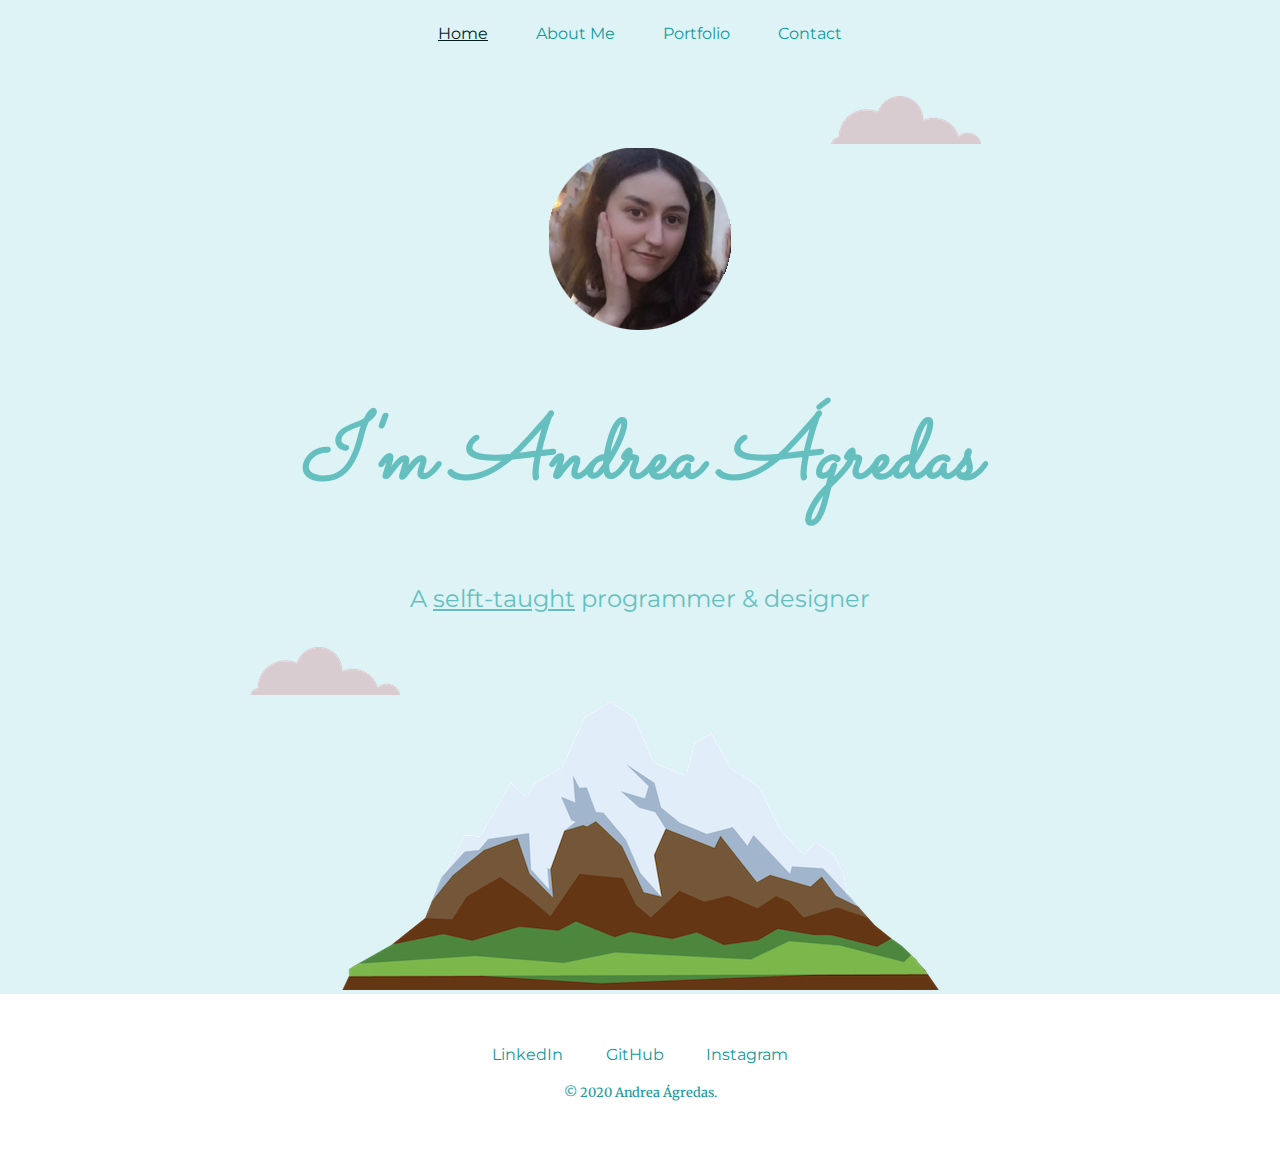
==== index.html @ 3756467f "Changing and modifying folders and links." ====
<!DOCTYPE html>
<html lang="en">
<head>
  <meta charset="UTF-8">
  <meta name="viewport" content="width=device-width, initial-scale=1.0">
  <title>Andrea Ágredas</title>
  <link rel="stylesheet" href="/css/styleHome.css">
  <link rel="shortcut icon" href="/img/favicon.ico">
  <link href="https://fonts.googleapis.com/css2?family=Merriweather&family=Montserrat&family=Sacramento&display=swap" rel="stylesheet">
  
</head>
<body>

  <div id="header">
    <div class="header2">
      <div class="menu home"><span class="selft">Home</span></div>
      <a class="menu aboutme" href="/html/aboutme.html">About Me</a>
      <a class="menu portfolio" href="/html/portfolio.html">Portfolio</a>
      <a class="menu contact" href="/html/contact.html">Contact</a>
    </div>
  </div>

  <div id="middle">
    <img src="/img/profile_picture.png" alt="profile-picture">
    <img class="top-cloud" src="/img/cloud.png" alt="cloud-img">
    <h1><em>I'm Andrea Ágredas</em></h1>
    <h2>A <span class="selft">selft-taught</span> programmer & designer</h2>
    <img class="bottom-cloud" src="/img/cloud.png" alt="cloud-img">
    <img src="/img/mountain.png" alt="mountain-img">
  </div>


  <div id="footer">
    <a class="footer-link" href="https://www.linkedin.com/in/andrea-%C3%A1gredas-marco-3aa58b1aa/" target="_blank">LinkedIn</a>
    <a class="footer-link" href="https://github.com/Agredas" target="_blank">GitHub</a>
    <a class="footer-link" href="https://www.instagram.com/_.suzu_tvar._/?hl=es" target="_blank">Instagram</a>
    <p class="copyright" >© 2020 Andrea Ágredas.</p>
  </div>

</body>
</html>
---- css/styleHome.css ----
body{
  margin: 0;
  text-align: center;
  font-family: 'Merriweather', serif;
}

#header{
  display: flex;
  flex-direction: row;
  height: 3em;
  width: auto;
  background-color: #ddf3f5;
  justify-content: center;
}

.header2{
  display: flex;
  flex-direction: row;
  justify-content: space-around;
  height: 3em;
  width: auto;
}

.menu{
  margin: 1.5em;
  color: #11999E;
  font-family: 'Montserrat', sans-serif;
  cursor: pointer;
}

.home{
  color: #031e1f;
  cursor: default;
}

.selft{
  text-decoration: underline;
}

.menu:hover {
  color: #031e1f;
}

#middle{
  background-color: #ddf3f5;
  position: relative;
  padding-top: 6.25em;
}


h1{
  font-family: 'Sacramento', cursive;
  font-size: 5.6em;
  color: #66BFBf;
}

h2{
  font-family: 'Montserrat', sans-serif;
  color: #66BFBf;
  font-weight: normal;
}



.top-cloud{
  position: absolute;
  right: 18.7em;
  top: 3em;
}

.bottom-cloud{
  position: absolute;
  left: 15.6em;
  bottom: 18.7em;
}

#footer{
  padding: 3.1em 0 3.1em 0;
}

a{
  color: #11999E;
  font-family: 'Montserrat', sans-serif;
  margin: 0.6em 1.2em;
  text-decoration: none;
}

a:hover {
  color: #031e1f;
}

.copyright{
  color: #11999E;
  font-size: 0.8em;
  padding: 0.6em 0;
}
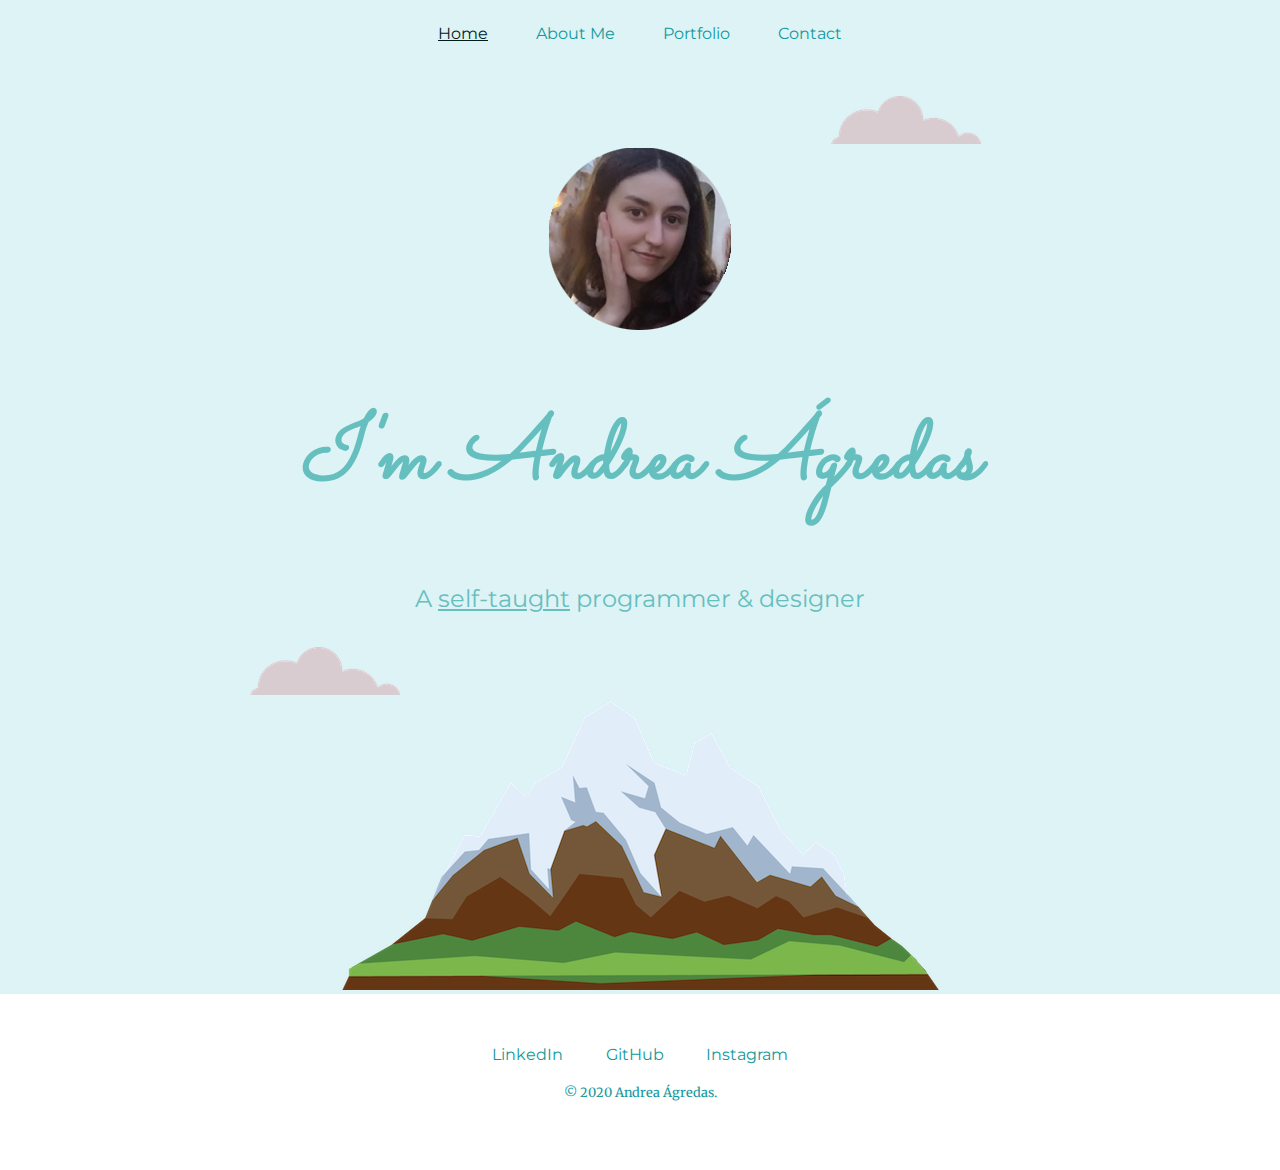
==== commit 19b0e66c: "Little changes in class." ====
--- a/index.html
+++ b/index.html
@@ -4,8 +4,8 @@
   <meta charset="UTF-8">
   <meta name="viewport" content="width=device-width, initial-scale=1.0">
   <title>Andrea Ágredas</title>
-  <link rel="stylesheet" href="/css/styleHome.css">
-  <link rel="shortcut icon" href="/img/favicon.ico">
+  <link rel="stylesheet" href="css/styleHome.css">
+  <link rel="shortcut icon" href="img/favicon.ico">
   <link href="https://fonts.googleapis.com/css2?family=Merriweather&family=Montserrat&family=Sacramento&display=swap" rel="stylesheet">
   
 </head>
@@ -13,20 +13,20 @@
 
   <div id="header">
     <div class="header2">
-      <div class="menu home"><span class="selft">Home</span></div>
-      <a class="menu aboutme" href="/html/aboutme.html">About Me</a>
-      <a class="menu portfolio" href="/html/portfolio.html">Portfolio</a>
-      <a class="menu contact" href="/html/contact.html">Contact</a>
+      <div class="menu home"><span class="self">Home</span></div>
+      <a class="menu aboutme" href="html/aboutme.html">About Me</a>
+      <a class="menu portfolio" href="html/portfolio.html">Portfolio</a>
+      <a class="menu contact" href="html/contact.html">Contact</a>
     </div>
   </div>
 
   <div id="middle">
-    <img src="/img/profile_picture.png" alt="profile-picture">
-    <img class="top-cloud" src="/img/cloud.png" alt="cloud-img">
+    <img src="img/profile_picture.png" alt="profile-picture">
+    <img class="top-cloud" src="img/cloud.png" alt="cloud-img">
     <h1><em>I'm Andrea Ágredas</em></h1>
-    <h2>A <span class="selft">selft-taught</span> programmer & designer</h2>
-    <img class="bottom-cloud" src="/img/cloud.png" alt="cloud-img">
-    <img src="/img/mountain.png" alt="mountain-img">
+    <h2>A <span class="self">self-taught</span> programmer & designer</h2>
+    <img class="bottom-cloud" src="img/cloud.png" alt="cloud-img">
+    <img src="img/mountain.png" alt="mountain-img">
   </div>
 
 
--- a/css/styleHome.css
+++ b/css/styleHome.css
@@ -33,7 +33,7 @@
   cursor: default;
 }
 
-.selft{
+.self{
   text-decoration: underline;
 }
 
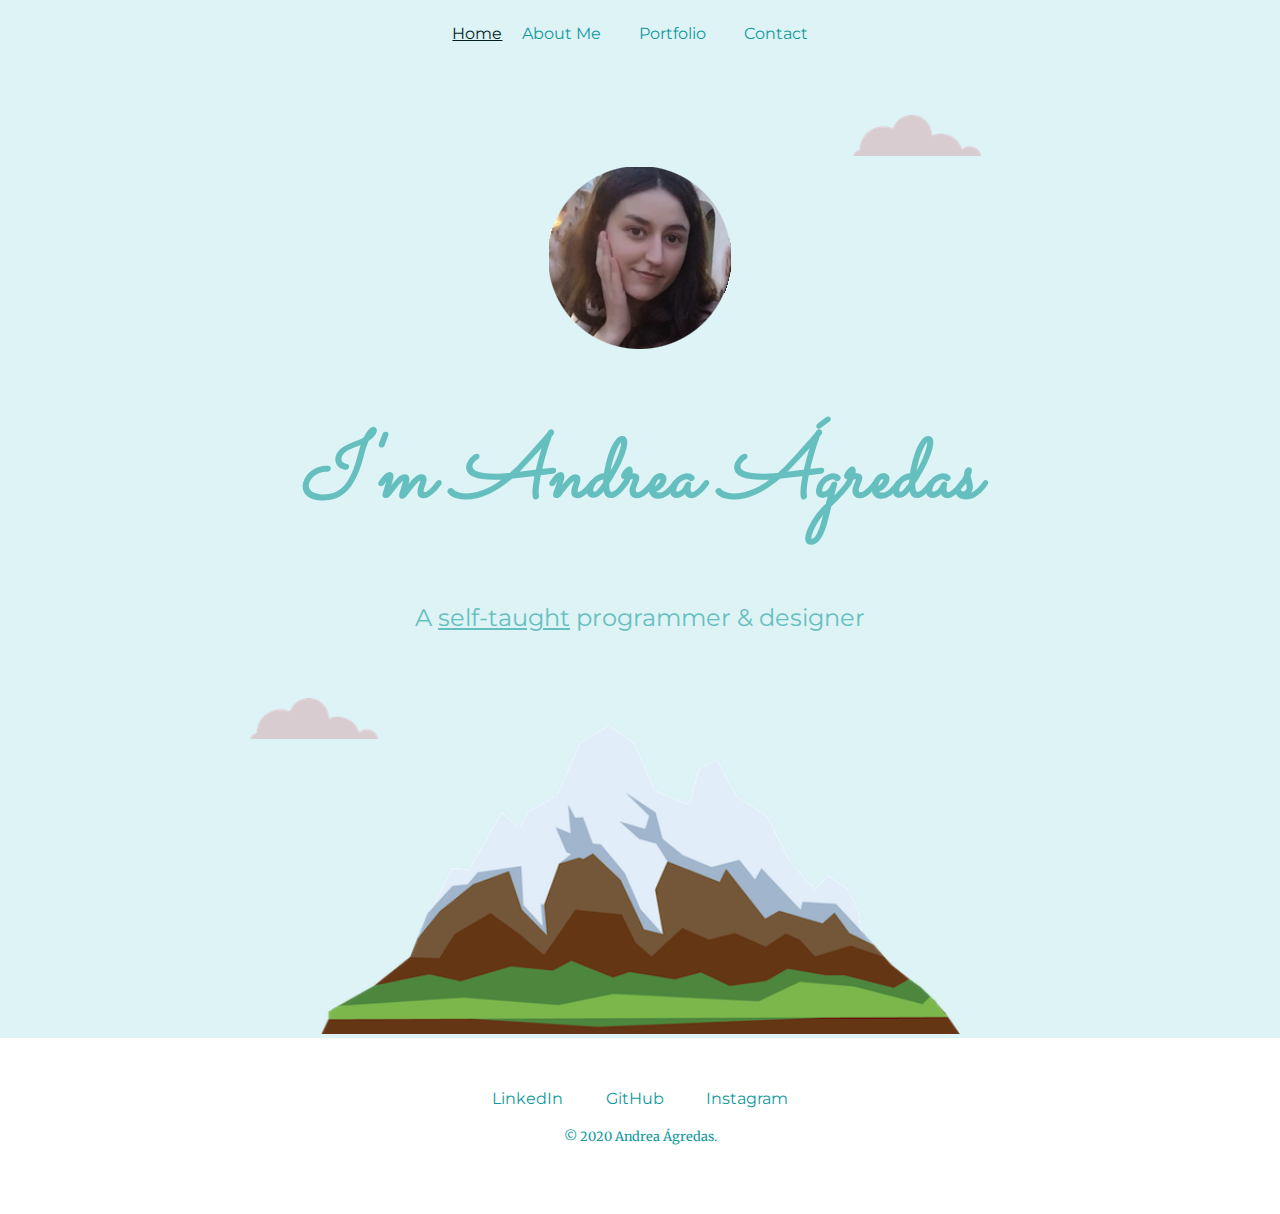
==== commit 0e0b29df: "Structure of all pages completed." ====
--- a/index.html
+++ b/index.html
@@ -26,7 +26,7 @@
     <h1><em>I'm Andrea Ágredas</em></h1>
     <h2>A <span class="self">self-taught</span> programmer & designer</h2>
     <img class="bottom-cloud" src="img/cloud.png" alt="cloud-img">
-    <img src="img/mountain.png" alt="mountain-img">
+    <img class="mountain" src="img/mountain.png" alt="mountain-img">
   </div>
 
 
--- a/css/styleHome.css
+++ b/css/styleHome.css
@@ -1,5 +1,6 @@
 body{
   margin: 0;
+  width: auto;
   text-align: center;
   font-family: 'Merriweather', serif;
 }
@@ -7,7 +8,7 @@
 #header{
   display: flex;
   flex-direction: row;
-  height: 3em;
+  height: 4.2em;
   width: auto;
   background-color: #ddf3f5;
   justify-content: center;
@@ -16,13 +17,12 @@
 .header2{
   display: flex;
   flex-direction: row;
-  justify-content: space-around;
   height: 3em;
   width: auto;
 }
 
 .menu{
-  margin: 1.5em;
+  margin-top: 1.5em;
   color: #11999E;
   font-family: 'Montserrat', sans-serif;
   cursor: pointer;
@@ -42,6 +42,8 @@
 }
 
 #middle{
+  justify-content: center;
+  width: auto;
   background-color: #ddf3f5;
   position: relative;
   padding-top: 6.25em;
@@ -49,12 +51,14 @@
 
 
 h1{
+  width: auto;
   font-family: 'Sacramento', cursive;
   font-size: 5.6em;
   color: #66BFBf;
 }
 
 h2{
+  width: auto;
   font-family: 'Montserrat', sans-serif;
   color: #66BFBf;
   font-weight: normal;
@@ -66,15 +70,23 @@
   position: absolute;
   right: 18.7em;
   top: 3em;
+  width: 10%;
 }
 
 .bottom-cloud{
   position: absolute;
   left: 15.6em;
   bottom: 18.7em;
+  width: 10%;
+}
+
+.mountain{
+  width: 50%;
 }
 
 #footer{
+  justify-content: center;
+  width: auto;
   padding: 3.1em 0 3.1em 0;
 }
 
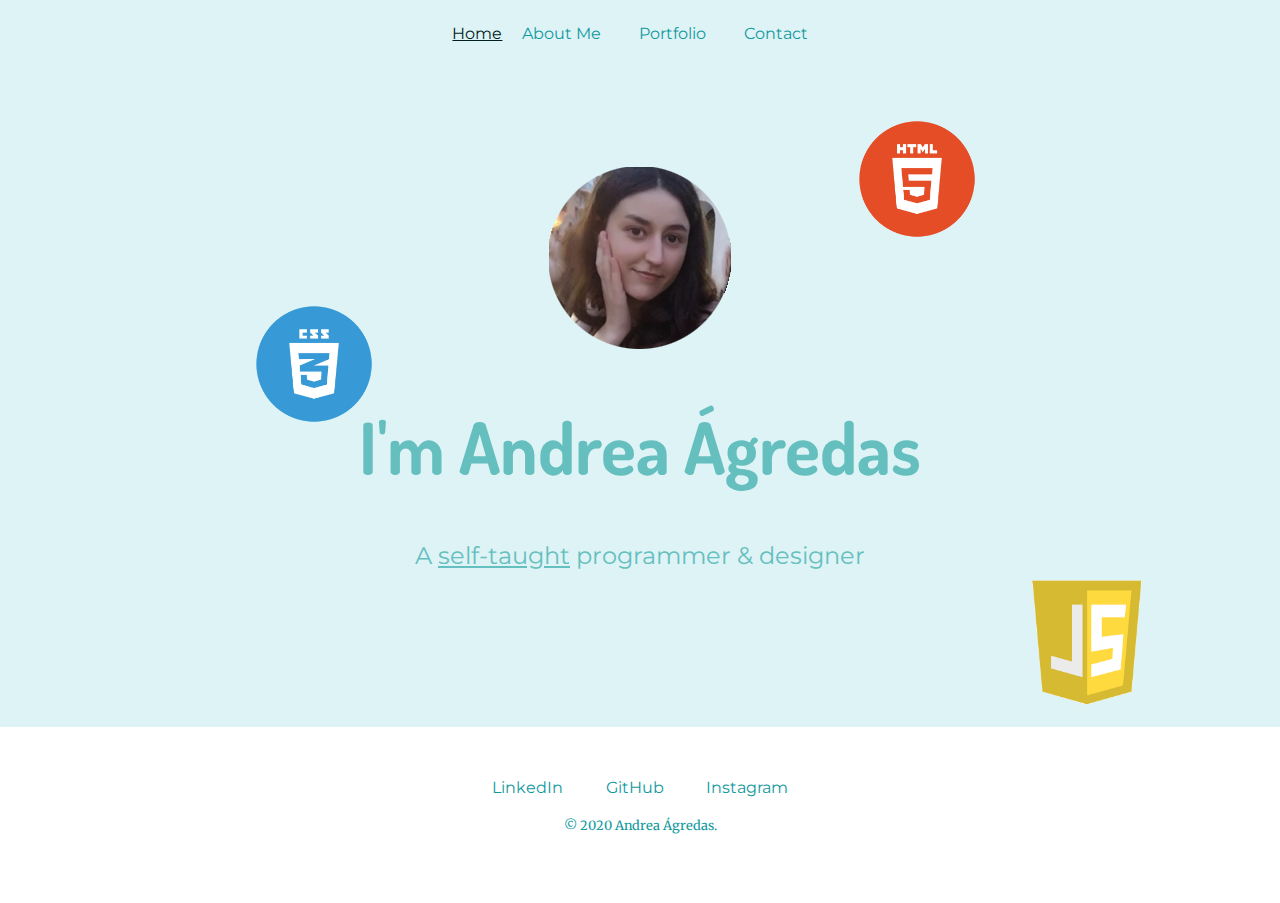
==== commit c1e6310f: "Web Page completed." ====
--- a/index.html
+++ b/index.html
@@ -7,6 +7,8 @@
   <link rel="stylesheet" href="css/styleHome.css">
   <link rel="shortcut icon" href="img/favicon.ico">
   <link href="https://fonts.googleapis.com/css2?family=Merriweather&family=Montserrat&family=Sacramento&display=swap" rel="stylesheet">
+  <link href="https://fonts.googleapis.com/css2?family=Dosis&display=swap" rel="stylesheet">
+
   
 </head>
 <body>
@@ -22,11 +24,11 @@
 
   <div id="middle">
     <img src="img/profile_picture.png" alt="profile-picture">
-    <img class="top-cloud" src="img/cloud.png" alt="cloud-img">
-    <h1><em>I'm Andrea Ágredas</em></h1>
+    <img class="logo-html" src="img/logo-html.png" alt="logo-html">
+    <h1>I'm Andrea Ágredas</h1>
     <h2>A <span class="self">self-taught</span> programmer & designer</h2>
-    <img class="bottom-cloud" src="img/cloud.png" alt="cloud-img">
-    <img class="mountain" src="img/mountain.png" alt="mountain-img">
+    <img class="logo-css" src="img/logo-css.png" alt="cloud-img">
+    <img class="logo-js" src="img/logo-JS.png" alt="logo-js">
   </div>
 
 
--- a/css/styleHome.css
+++ b/css/styleHome.css
@@ -19,6 +19,7 @@
   flex-direction: row;
   height: 3em;
   width: auto;
+  justify-content: space-around;
 }
 
 .menu{
@@ -47,13 +48,14 @@
   background-color: #ddf3f5;
   position: relative;
   padding-top: 6.25em;
+  height: 35em;
 }
 
 
 h1{
   width: auto;
-  font-family: 'Sacramento', cursive;
-  font-size: 5.6em;
+  font-family: 'Dosis', sans-serif;
+  font-size: 4.5em;
   color: #66BFBf;
 }
 
@@ -66,22 +68,25 @@
 
 
 
-.top-cloud{
+.logo-html{
   position: absolute;
   right: 18.7em;
   top: 3em;
   width: 10%;
 }
 
-.bottom-cloud{
+.logo-css{
   position: absolute;
   left: 15.6em;
   bottom: 18.7em;
   width: 10%;
 }
 
-.mountain{
-  width: 50%;
+.logo-js{
+  top: 32em;
+  right: 8em;
+  width: 10%;
+  position: absolute;
 }
 
 #footer{
